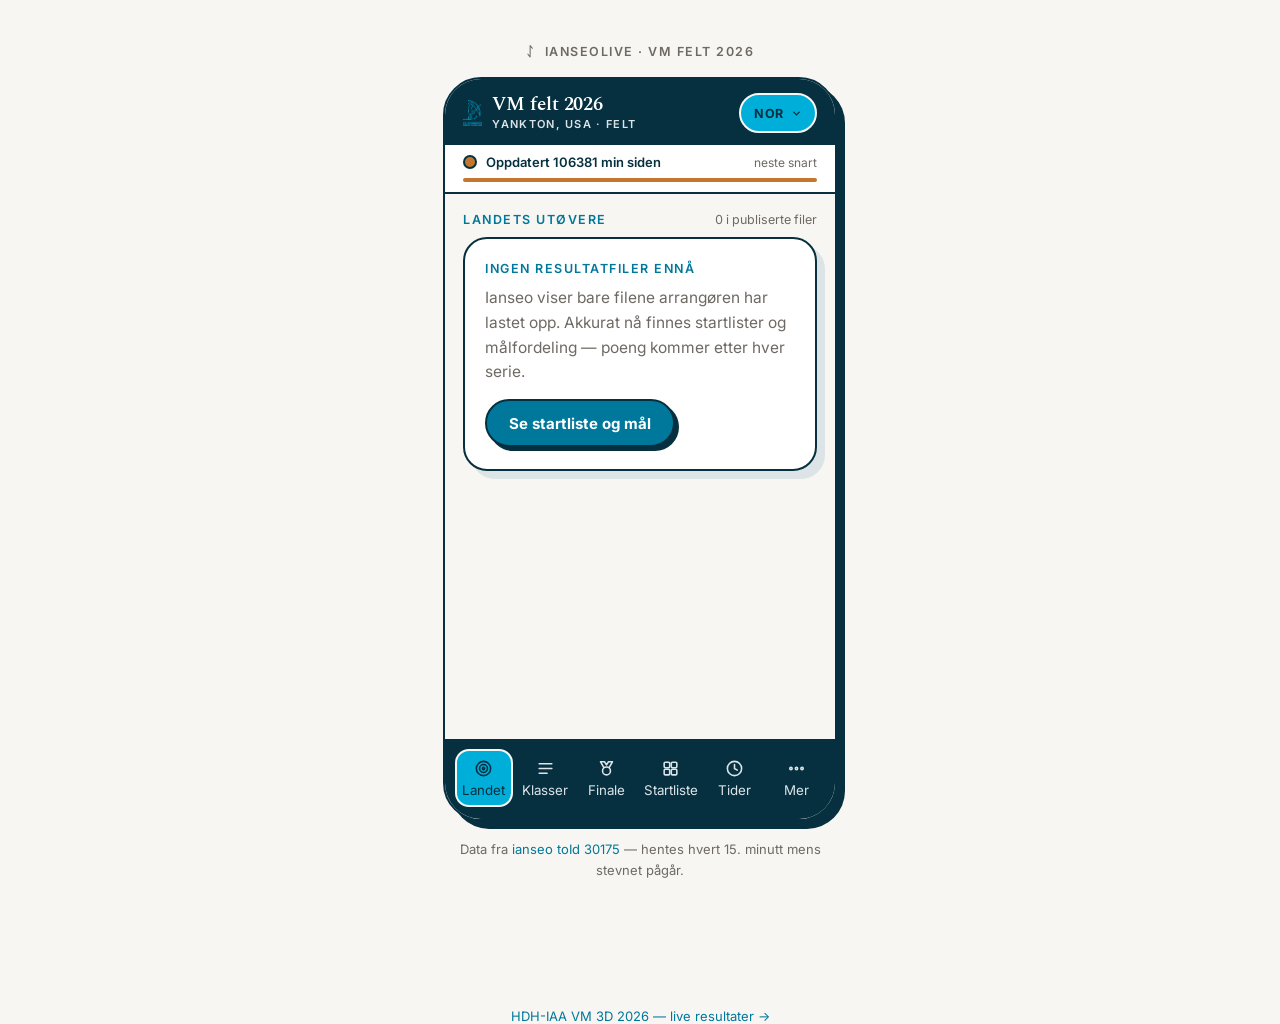
==== index.html @ 1731f3a9 "Tider-fane: VM-program regnet om til norsk tid (+7t), NÅ-markering" ====
<!DOCTYPE html>
<html lang="no">
<head>
  <meta charset="utf-8">
  <meta name="viewport" content="width=device-width, initial-scale=1">
  <title>Ianseolive</title>
  <link rel="preconnect" href="https://fonts.googleapis.com">
  <link rel="preconnect" href="https://fonts.gstatic.com" crossorigin>
  <link href="https://fonts.googleapis.com/css2?family=Inter:wght@400;600;700&family=Spectral:wght@600;700&display=swap" rel="stylesheet">
  <link rel="stylesheet" href="style.css?v=fe0b5b7f">
</head>
<body>
  <div id="page">
    <p id="caption-top">ᛇ&nbsp;&nbsp;Ianseolive</p>
    <div id="frame"></div>
    <p id="caption-bottom"></p>
  </div>
  <noscript>Denne siden krever JavaScript.</noscript>
  <p style="margin:0;font-size:13px;text-align:center"><a href="hdhiaa/">HDH-IAA VM 3D 2026 — live resultater →</a></p>
  <script src="app.js?v=fe0b5b7f"></script>
</body>
</html>
---- style.css ----
body {
  margin: 0;
  background: #F8F6F2;
  font-family: 'Inter', system-ui, sans-serif;
  color: #06303F;
  -webkit-font-smoothing: antialiased;
}

a { color: #00789B; text-decoration: none; }
a:hover { color: #00789B; text-decoration: underline; }
button { font-family: inherit; }
::-webkit-scrollbar { width: 0; height: 0; }

@keyframes amber-pulse {
  0% { box-shadow: 0 0 0 0 rgba(196,118,46,.55); }
  70% { box-shadow: 0 0 0 9px rgba(196,118,46,0); }
  100% { box-shadow: 0 0 0 0 rgba(196,118,46,0); }
}
@keyframes spin { to { transform: rotate(360deg); } }
@keyframes sheet-up { from { transform: translateY(26px); opacity: .4; } to { transform: translateY(0); opacity: 1; } }
@keyframes pop-in { from { transform: translateY(10px); opacity: 0; } to { transform: translateY(0); opacity: 1; } }

/* Page layout: phone frame centered on desktop, full-bleed on mobile */
#page {
  min-height: 100vh;
  padding: 44px 20px 64px;
  display: flex;
  flex-direction: column;
  align-items: center;
  gap: 18px;
}

#caption-top {
  margin: 0;
  font-size: 12.5px;
  font-weight: 600;
  letter-spacing: 0.12em;
  text-transform: uppercase;
  color: #6E6A63;
}

#caption-bottom {
  margin: 0;
  max-width: 390px;
  font-size: 13px;
  line-height: 1.6;
  color: #6E6A63;
  text-align: center;
}

#frame {
  position: relative;
  width: 390px;
  height: 844px;
  max-height: calc(100vh - 160px);
  background: #F8F6F2;
  border: 2px solid #06303F;
  border-radius: 38px;
  box-shadow: 8px 8px 0 0 #06303F;
  overflow: hidden;
  display: flex;
  flex-direction: column;
}

@media (max-width: 480px) {
  #page { padding: 0; gap: 0; }
  #caption-top, #caption-bottom { display: none; }
  #frame {
    width: 100%;
    height: 100vh;
    height: 100dvh;
    max-height: none;
    border: 0;
    border-radius: 0;
    box-shadow: none;
  }
}
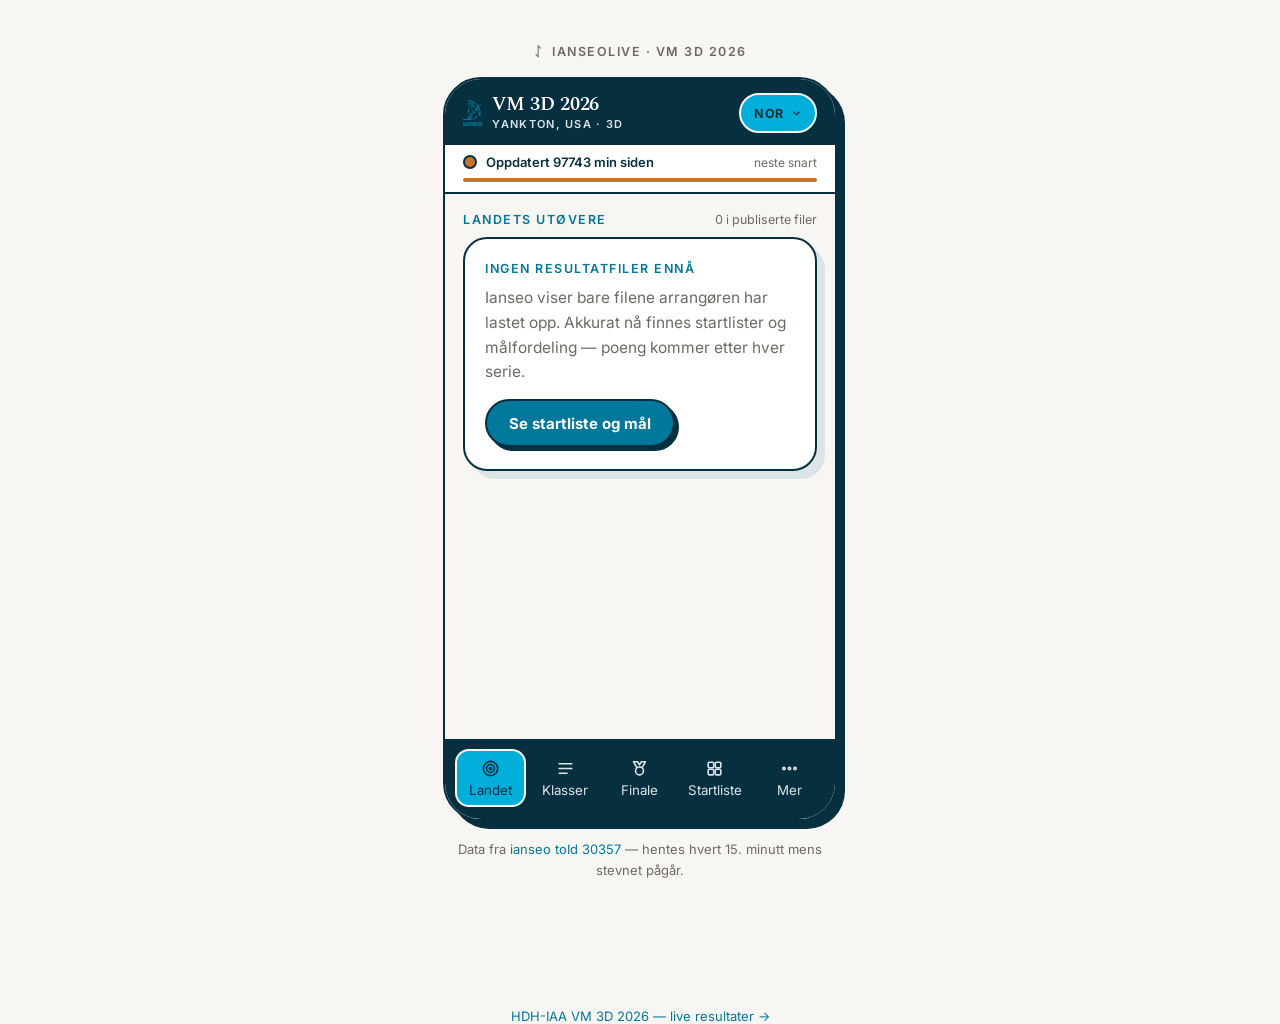
==== commit 714c4435: "VM 3D 2026 (Yankton): toId 30357, Tider-fane kun for VM felt" ====
--- a/index.html
+++ b/index.html
@@ -7,7 +7,7 @@
   <link rel="preconnect" href="https://fonts.googleapis.com">
   <link rel="preconnect" href="https://fonts.gstatic.com" crossorigin>
   <link href="https://fonts.googleapis.com/css2?family=Inter:wght@400;600;700&family=Spectral:wght@600;700&display=swap" rel="stylesheet">
-  <link rel="stylesheet" href="style.css?v=fe0b5b7f">
+  <link rel="stylesheet" href="style.css?v=9621e26f">
 </head>
 <body>
   <div id="page">
@@ -17,6 +17,6 @@
   </div>
   <noscript>Denne siden krever JavaScript.</noscript>
   <p style="margin:0;font-size:13px;text-align:center"><a href="hdhiaa/">HDH-IAA VM 3D 2026 — live resultater →</a></p>
-  <script src="app.js?v=fe0b5b7f"></script>
+  <script src="app.js?v=9621e26f"></script>
 </body>
 </html>
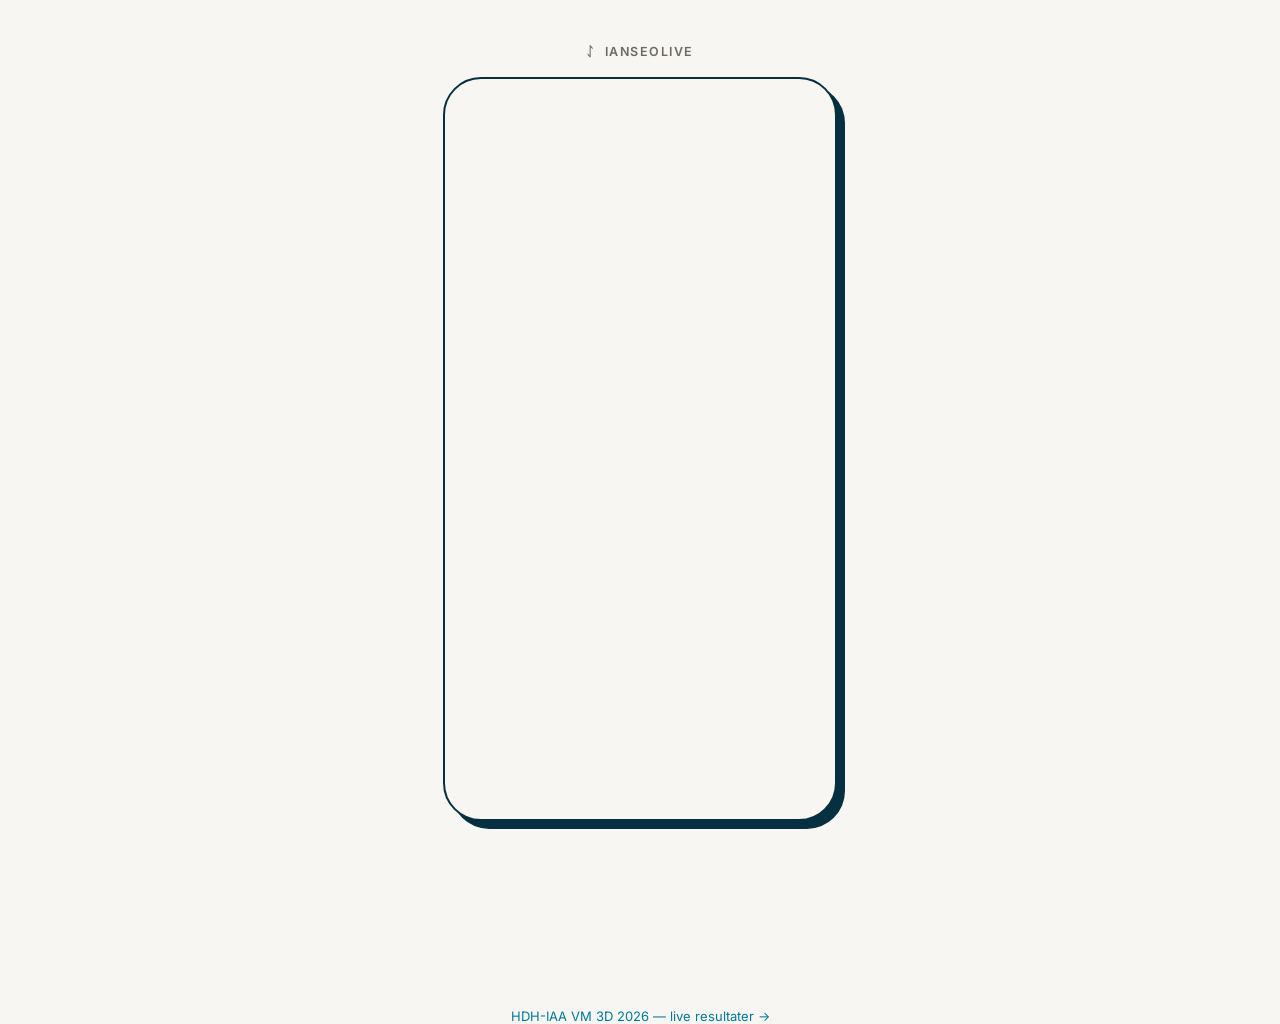
==== commit a426bbfc: "Tider-fane: VM 3D-program regnet om til norsk tid" ====
--- a/index.html
+++ b/index.html
@@ -7,7 +7,7 @@
   <link rel="preconnect" href="https://fonts.googleapis.com">
   <link rel="preconnect" href="https://fonts.gstatic.com" crossorigin>
   <link href="https://fonts.googleapis.com/css2?family=Inter:wght@400;600;700&family=Spectral:wght@600;700&display=swap" rel="stylesheet">
-  <link rel="stylesheet" href="style.css?v=9621e26f">
+  <link rel="stylesheet" href="style.css?v=351605e0">
 </head>
 <body>
   <div id="page">
@@ -17,6 +17,6 @@
   </div>
   <noscript>Denne siden krever JavaScript.</noscript>
   <p style="margin:0;font-size:13px;text-align:center"><a href="hdhiaa/">HDH-IAA VM 3D 2026 — live resultater →</a></p>
-  <script src="app.js?v=9621e26f"></script>
+  <script src="app.js?v=351605e0"></script>
 </body>
 </html>
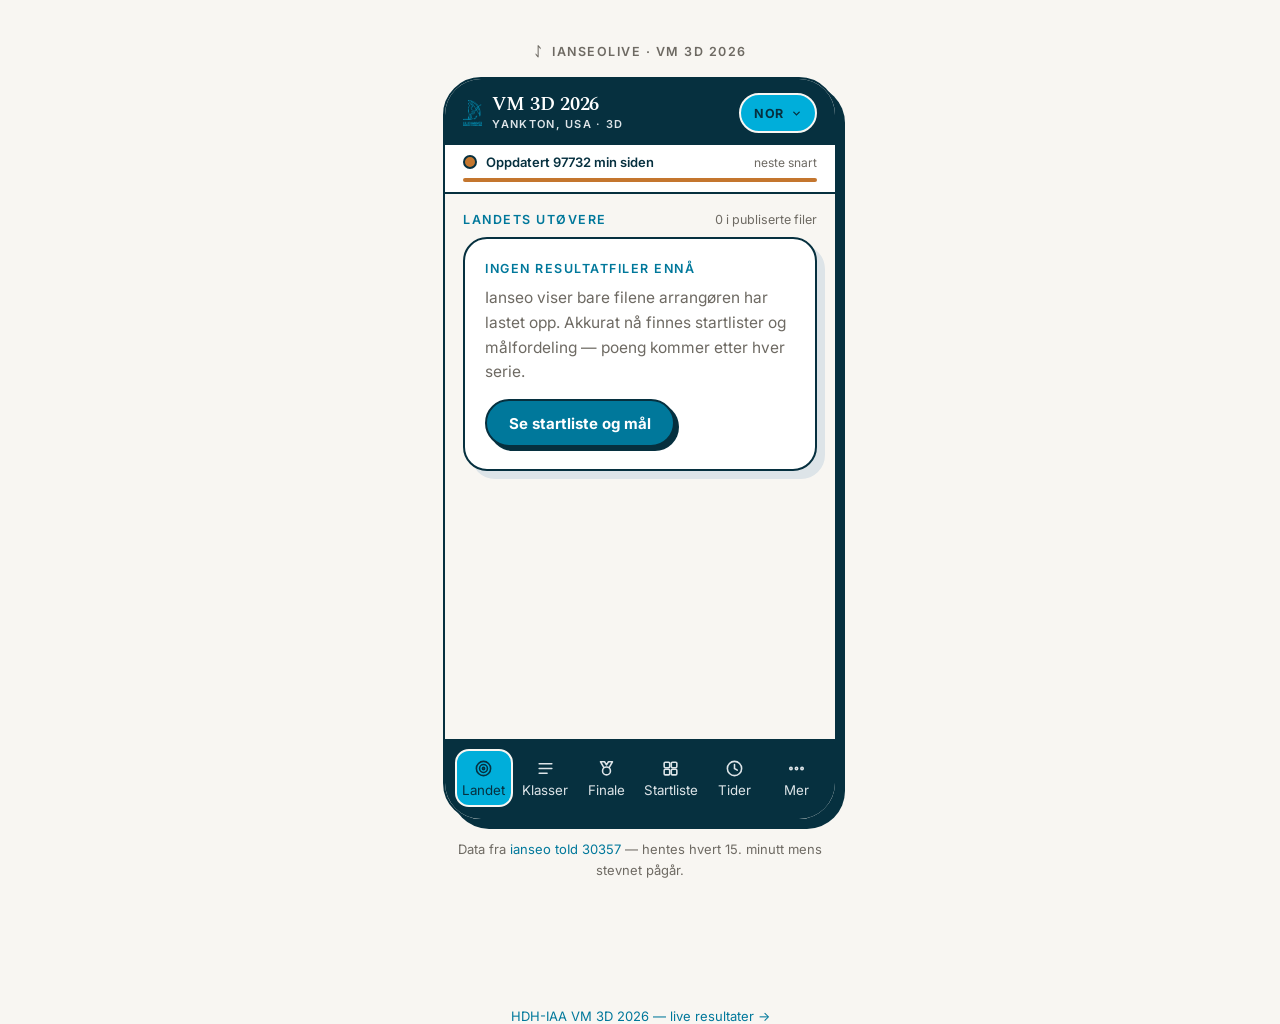
==== commit f746cc3a: "Fiks TDZ-krasj: lat program-oppslag i Tider-fanen" ====
--- a/index.html
+++ b/index.html
@@ -7,7 +7,7 @@
   <link rel="preconnect" href="https://fonts.googleapis.com">
   <link rel="preconnect" href="https://fonts.gstatic.com" crossorigin>
   <link href="https://fonts.googleapis.com/css2?family=Inter:wght@400;600;700&family=Spectral:wght@600;700&display=swap" rel="stylesheet">
-  <link rel="stylesheet" href="style.css?v=351605e0">
+  <link rel="stylesheet" href="style.css?v=b797f370">
 </head>
 <body>
   <div id="page">
@@ -17,6 +17,6 @@
   </div>
   <noscript>Denne siden krever JavaScript.</noscript>
   <p style="margin:0;font-size:13px;text-align:center"><a href="hdhiaa/">HDH-IAA VM 3D 2026 — live resultater →</a></p>
-  <script src="app.js?v=351605e0"></script>
+  <script src="app.js?v=b797f370"></script>
 </body>
 </html>
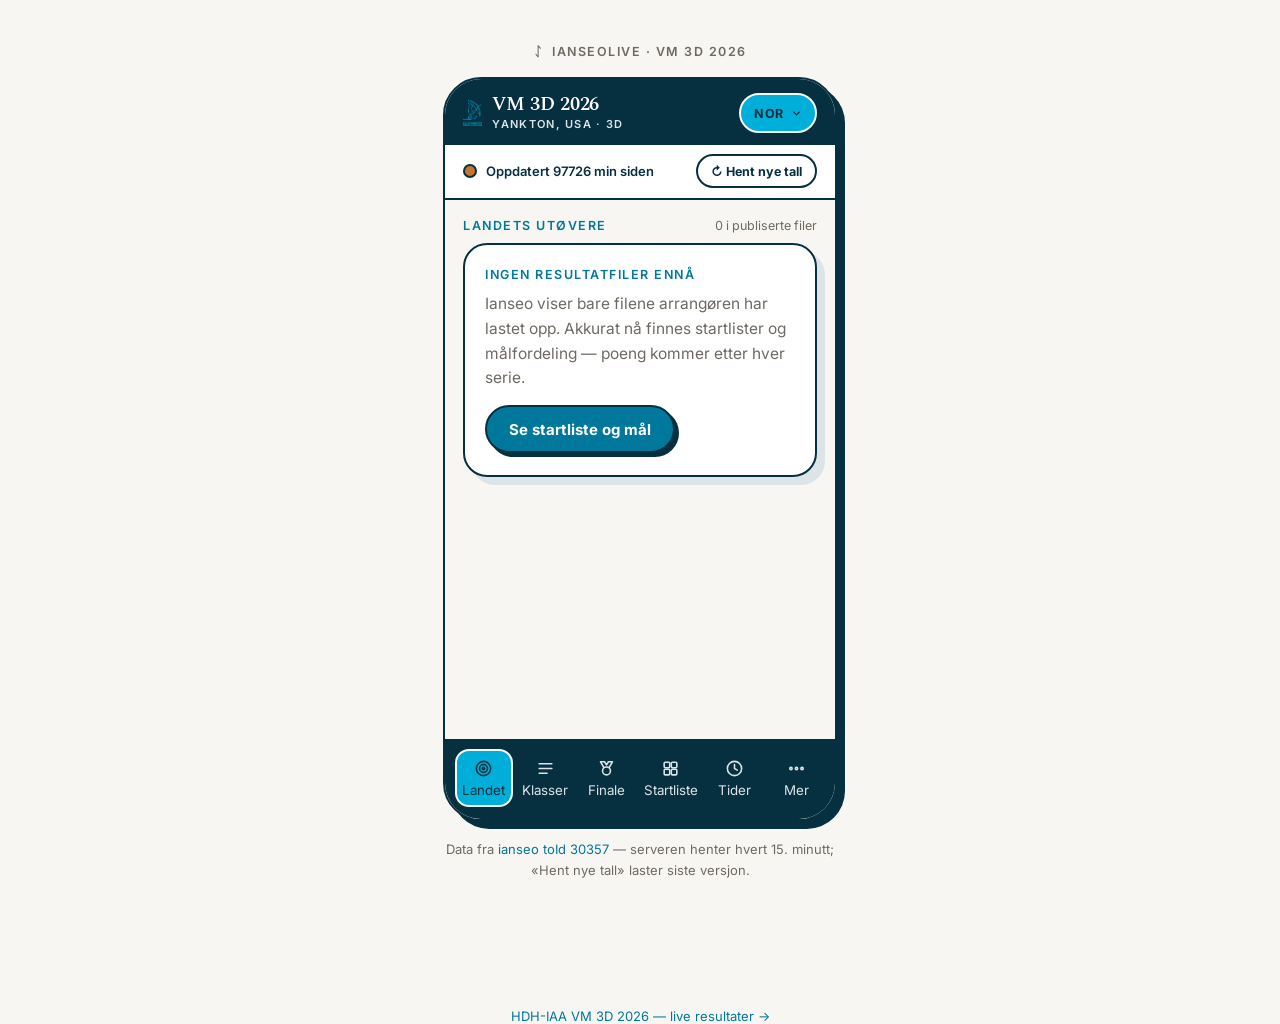
==== commit 7b1a1fc6: "Manuell oppdateringsknapp i stedet for auto-refresh hvert 2. min" ====
--- a/index.html
+++ b/index.html
@@ -7,7 +7,7 @@
   <link rel="preconnect" href="https://fonts.googleapis.com">
   <link rel="preconnect" href="https://fonts.gstatic.com" crossorigin>
   <link href="https://fonts.googleapis.com/css2?family=Inter:wght@400;600;700&family=Spectral:wght@600;700&display=swap" rel="stylesheet">
-  <link rel="stylesheet" href="style.css?v=b797f370">
+  <link rel="stylesheet" href="style.css?v=98e3bf25">
 </head>
 <body>
   <div id="page">
@@ -17,6 +17,6 @@
   </div>
   <noscript>Denne siden krever JavaScript.</noscript>
   <p style="margin:0;font-size:13px;text-align:center"><a href="hdhiaa/">HDH-IAA VM 3D 2026 — live resultater →</a></p>
-  <script src="app.js?v=b797f370"></script>
+  <script src="app.js?v=98e3bf25"></script>
 </body>
 </html>
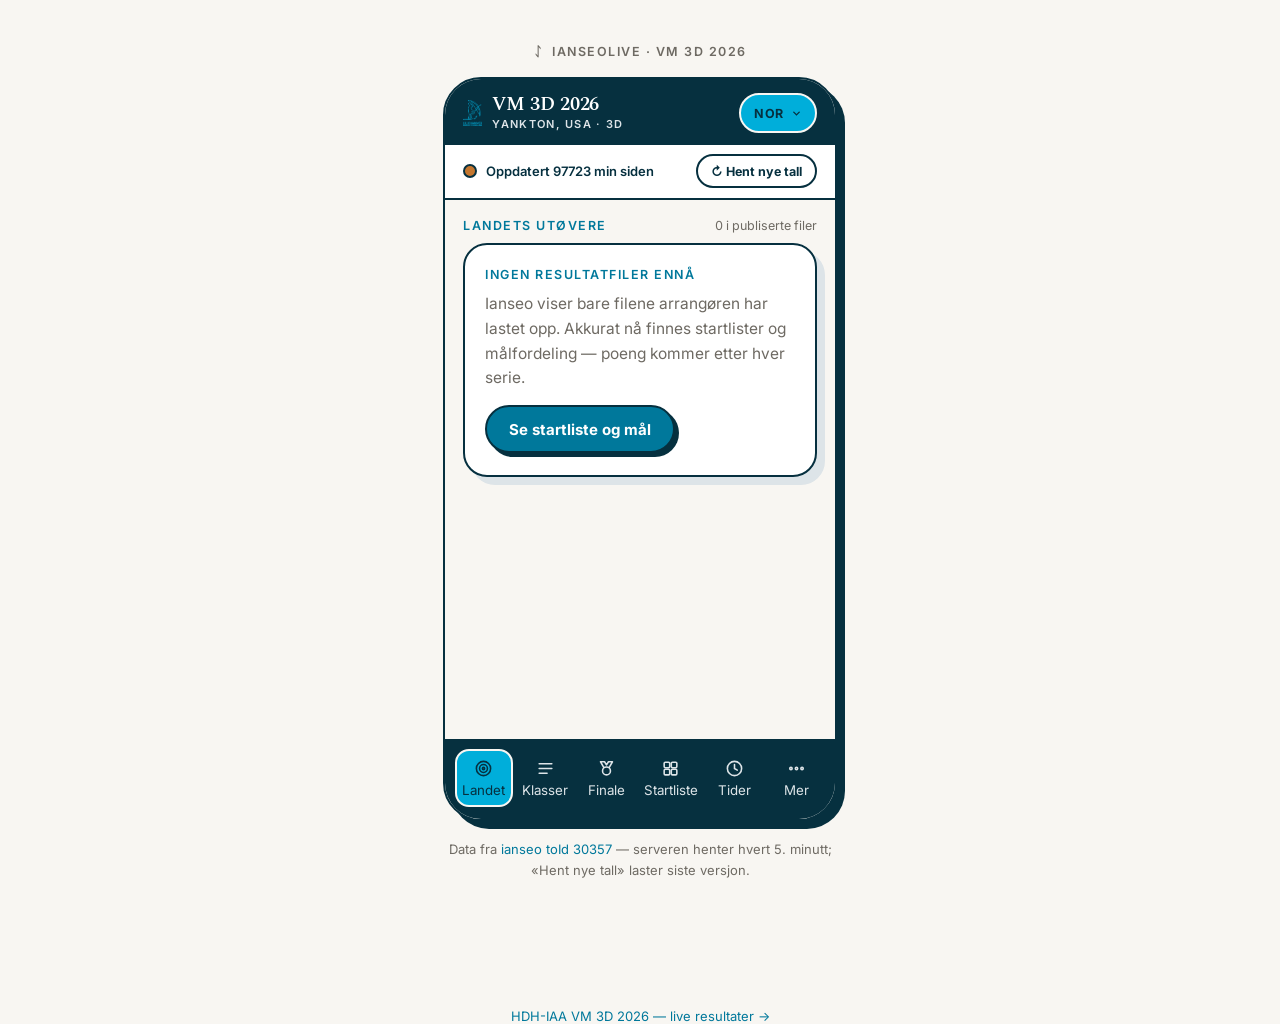
==== commit a0bb2d36: "Synk hvert 5. minutt (server-cron 2-57/5)" ====
--- a/index.html
+++ b/index.html
@@ -7,7 +7,7 @@
   <link rel="preconnect" href="https://fonts.googleapis.com">
   <link rel="preconnect" href="https://fonts.gstatic.com" crossorigin>
   <link href="https://fonts.googleapis.com/css2?family=Inter:wght@400;600;700&family=Spectral:wght@600;700&display=swap" rel="stylesheet">
-  <link rel="stylesheet" href="style.css?v=98e3bf25">
+  <link rel="stylesheet" href="style.css?v=7eb661ae">
 </head>
 <body>
   <div id="page">
@@ -17,6 +17,6 @@
   </div>
   <noscript>Denne siden krever JavaScript.</noscript>
   <p style="margin:0;font-size:13px;text-align:center"><a href="hdhiaa/">HDH-IAA VM 3D 2026 — live resultater →</a></p>
-  <script src="app.js?v=98e3bf25"></script>
+  <script src="app.js?v=7eb661ae"></script>
 </body>
 </html>
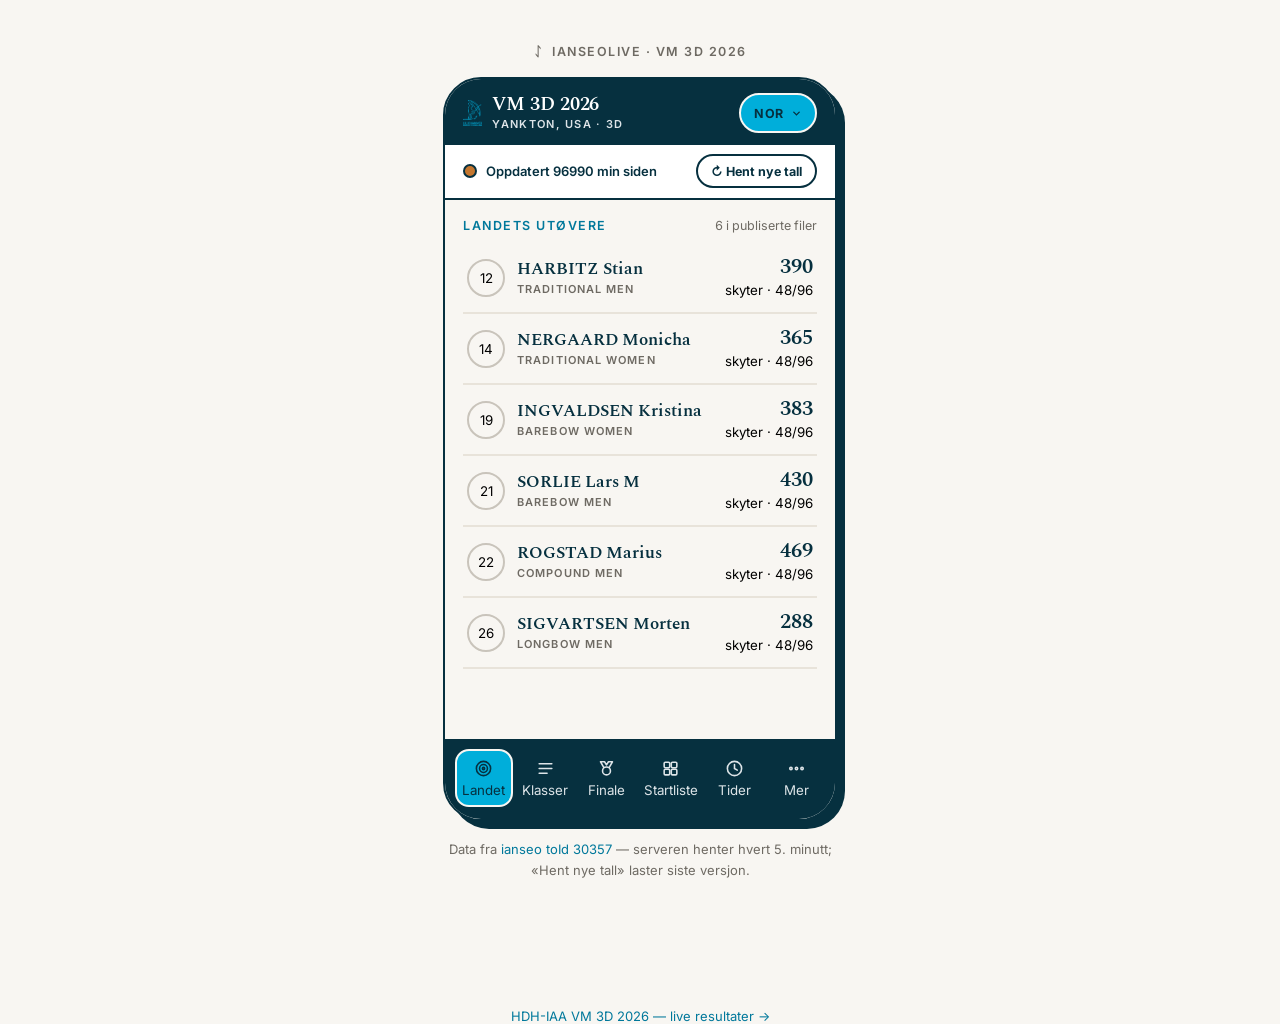
==== commit 6adf1afb: "Scorekort per blink: hentes for fulgte land, direktelenke for alle" ====
--- a/index.html
+++ b/index.html
@@ -7,7 +7,7 @@
   <link rel="preconnect" href="https://fonts.googleapis.com">
   <link rel="preconnect" href="https://fonts.gstatic.com" crossorigin>
   <link href="https://fonts.googleapis.com/css2?family=Inter:wght@400;600;700&family=Spectral:wght@600;700&display=swap" rel="stylesheet">
-  <link rel="stylesheet" href="style.css?v=7eb661ae">
+  <link rel="stylesheet" href="style.css?v=c95f0c70">
 </head>
 <body>
   <div id="page">
@@ -17,6 +17,6 @@
   </div>
   <noscript>Denne siden krever JavaScript.</noscript>
   <p style="margin:0;font-size:13px;text-align:center"><a href="hdhiaa/">HDH-IAA VM 3D 2026 — live resultater →</a></p>
-  <script src="app.js?v=7eb661ae"></script>
+  <script src="app.js?v=c95f0c70"></script>
 </body>
 </html>
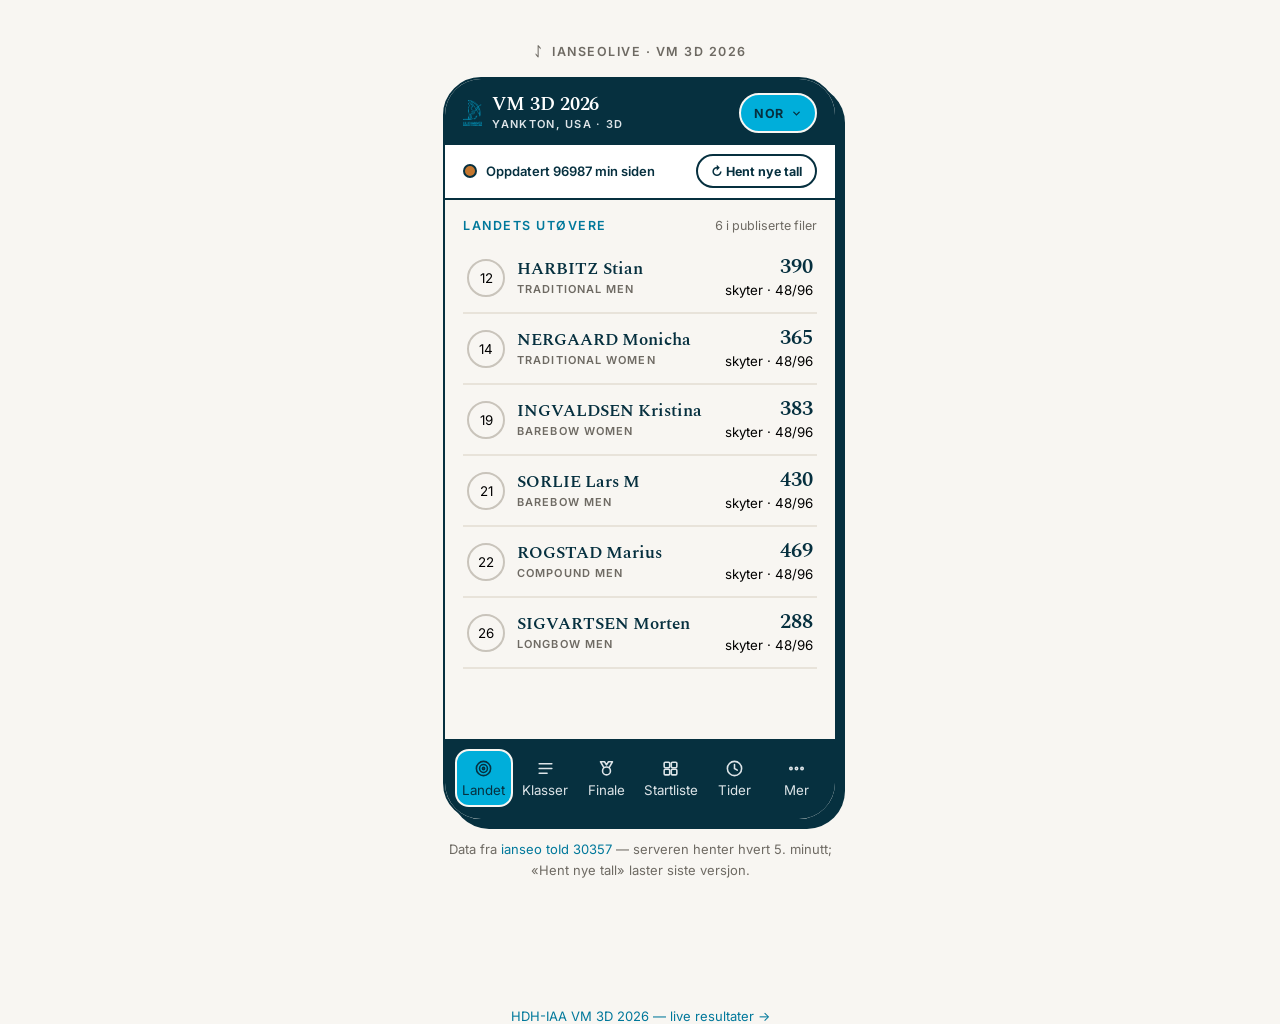
==== commit 862abbc6: "3D: riktig treffmerking (10+11) i utøver- og klassevisning" ====
--- a/index.html
+++ b/index.html
@@ -7,7 +7,7 @@
   <link rel="preconnect" href="https://fonts.googleapis.com">
   <link rel="preconnect" href="https://fonts.gstatic.com" crossorigin>
   <link href="https://fonts.googleapis.com/css2?family=Inter:wght@400;600;700&family=Spectral:wght@600;700&display=swap" rel="stylesheet">
-  <link rel="stylesheet" href="style.css?v=c95f0c70">
+  <link rel="stylesheet" href="style.css?v=4adfa503">
 </head>
 <body>
   <div id="page">
@@ -17,6 +17,6 @@
   </div>
   <noscript>Denne siden krever JavaScript.</noscript>
   <p style="margin:0;font-size:13px;text-align:center"><a href="hdhiaa/">HDH-IAA VM 3D 2026 — live resultater →</a></p>
-  <script src="app.js?v=c95f0c70"></script>
+  <script src="app.js?v=4adfa503"></script>
 </body>
 </html>
